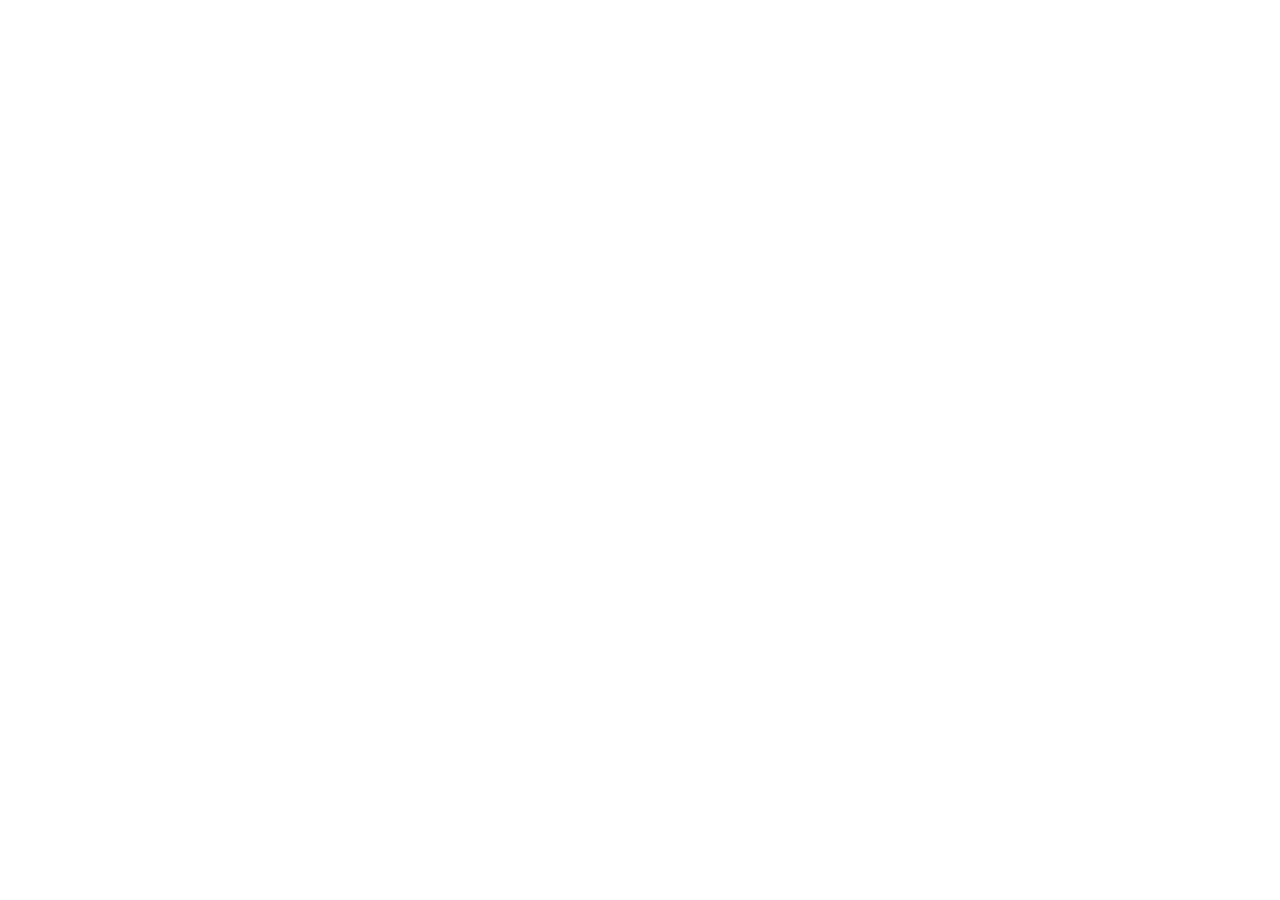
==== Omnifood_project/index.html @ b3ec942c "Adding omnifood project" ====
<!doctype html>
<html lang="en">
  <head>
    <meta charset="UTF-8" />
    <meta name="viewport" content="width=device-width, initial-scale=1.0" />
    <title>Omnifood Project</title>
    <link rel="stylesheet" href="style.css" />
  </head>
  <body></body>
</html>
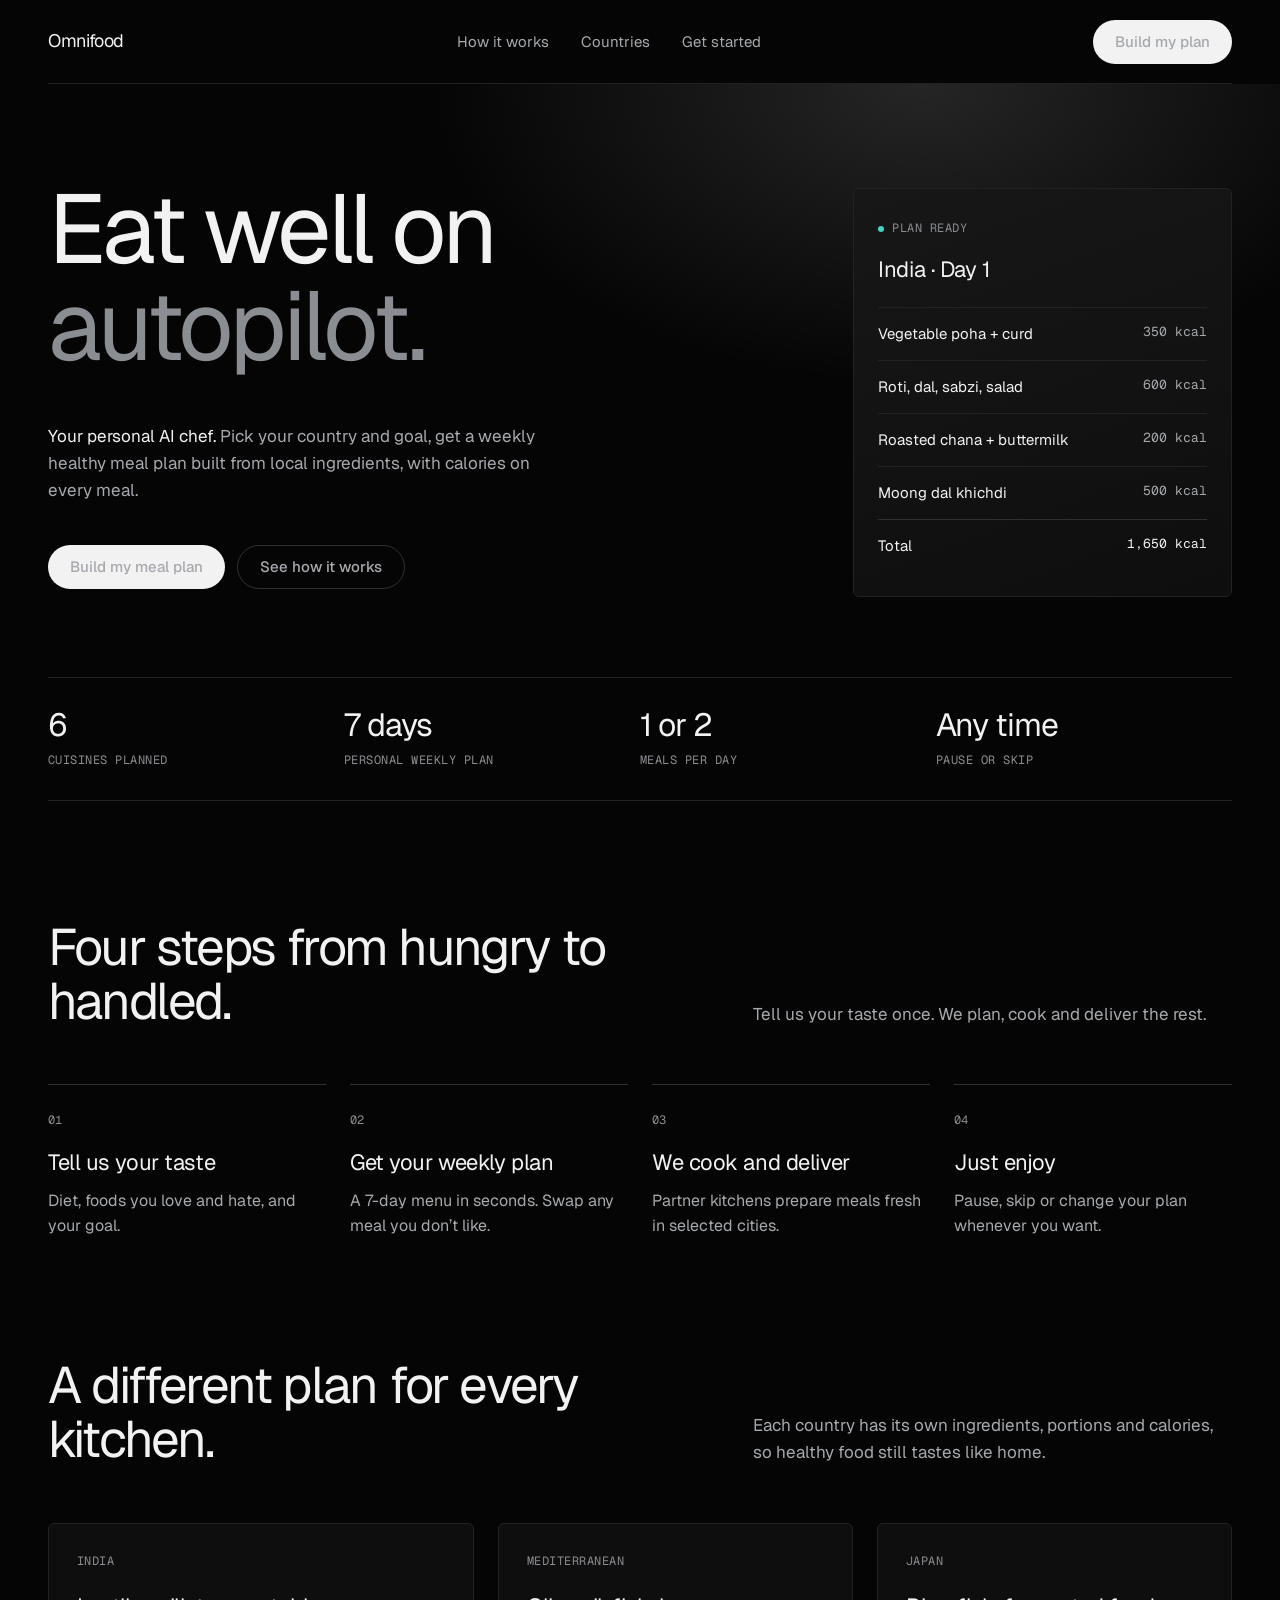
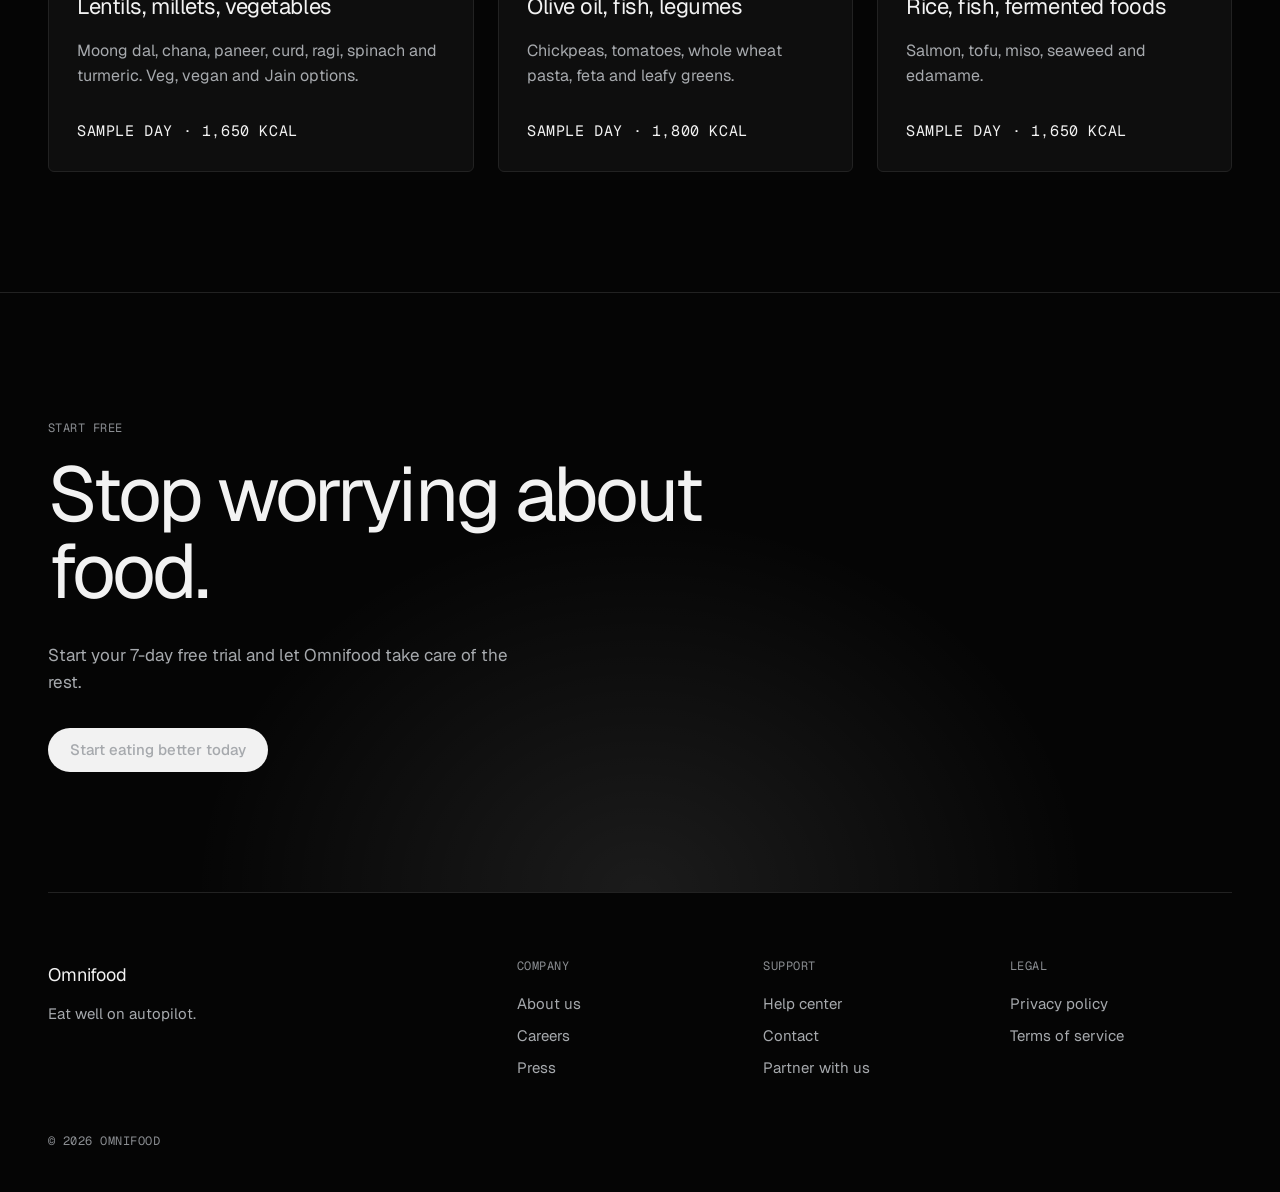
==== commit 0b5f5256: "Revamp index.html with new styles and structure Updated the HTML structure, added styles, and improv" ====
--- a/Omnifood_project/index.html
+++ b/Omnifood_project/index.html
@@ -1,10 +1,132 @@
 <!doctype html>
 <html lang="en">
-  <head>
-    <meta charset="UTF-8" />
-    <meta name="viewport" content="width=device-width, initial-scale=1.0" />
-    <title>Omnifood Project</title>
-    <link rel="stylesheet" href="style.css" />
-  </head>
-  <body></body>
+<head>
+<meta charset="utf-8">
+<meta name="viewport" content="width=device-width, initial-scale=1">
+<title>Omnifood</title>
+<link rel="preconnect" href="https://fonts.googleapis.com">
+<link href="https://fonts.googleapis.com/css2?family=Geist:wght@300;400;500&family=Geist+Mono:wght@400;500&display=swap" rel="stylesheet">
+<style>
+body{margin:0;background:#050505}
+.pp{background:#050505;color:#a6a9ad;font-family:"Geist","Helvetica Neue",Arial,sans-serif;font-size:17px;line-height:1.6}
+.pp *{box-sizing:border-box}
+.pp a{color:inherit;text-decoration:none}
+.wrap{max-width:1360px;margin:0 auto;padding:0 48px}
+.mono{font-family:"Geist Mono",Menlo,monospace;font-size:12px;letter-spacing:.04em;text-transform:uppercase;color:#8a8d91}
+.btn{display:inline-flex;align-items:center;height:44px;padding:0 22px;border-radius:999px;font-size:15px;font-weight:500;transition:background 120ms ease-out,border-color 120ms ease-out}
+.btn:focus-visible,.nav a:focus-visible{outline:2px solid #f2f2f2;outline-offset:3px}
+.btn-p{background:#f2f2f2;color:#0a0a0a}.btn-p:hover{background:#fff}
+.btn-s{border:1px solid #303030;color:#f2f2f2}.btn-s:hover{border-color:#a6a9ad}
+.nav{display:flex;align-items:center;justify-content:space-between;height:84px;border-bottom:1px solid #222}
+.nav-links{display:flex;gap:32px;font-size:15px}
+.nav-links a:hover{color:#f2f2f2}
+.hero{position:relative;background:radial-gradient(ellipse 55% 60% at 72% 0%,rgba(255,255,255,.13),rgba(255,255,255,0) 70%)}
+.hero-grid{display:grid;grid-template-columns:repeat(12,1fr);column-gap:24px;padding:96px 0 80px;align-items:start}
+.h1{grid-column:1/9;margin:0;font-weight:400;font-size:clamp(44px,7.6vw,104px);line-height:1;letter-spacing:-.04em;color:#f2f2f2}
+.h1 span{color:#8a8d91}
+.lede{grid-column:1/7;margin:40px 0 32px;max-width:520px}
+.lede b{color:#f2f2f2;font-weight:400}
+.cta-row{grid-column:1/8;display:flex;gap:12px;flex-wrap:wrap}
+.obj{grid-column:9/13;grid-row:1/4;background:linear-gradient(160deg,#171717,#0e0e0e);border:1px solid #222;border-radius:6px;padding:24px;margin-top:8px}
+.row{display:flex;justify-content:space-between;gap:16px;padding:14px 0;border-top:1px solid #222;color:#f2f2f2;font-size:15px}
+.row span:last-child{font-family:"Geist Mono",Menlo,monospace;font-size:13px;color:#a6a9ad;white-space:nowrap}
+.live{display:inline-flex;align-items:center;gap:8px}
+.live i{width:6px;height:6px;border-radius:50%;background:#3fd6c6;display:inline-block}
+.facts{display:grid;grid-template-columns:repeat(4,1fr);border-top:1px solid #222;border-bottom:1px solid #222}
+.facts div{padding:28px 24px 28px 0}
+.facts b{display:block;font-weight:400;font-size:32px;letter-spacing:-.03em;color:#f2f2f2;line-height:1.2}
+.sec{padding:120px 0 0}
+.sec-head{display:grid;grid-template-columns:repeat(12,1fr);column-gap:24px;margin-bottom:56px}
+.h2{grid-column:1/7;margin:0;font-weight:400;font-size:clamp(32px,4vw,56px);line-height:1.05;letter-spacing:-.035em;color:#f2f2f2}
+.sec-head p{grid-column:8/13;margin:0;align-self:end}
+.steps{display:grid;grid-template-columns:repeat(4,1fr);gap:24px}
+.step{border-top:1px solid #303030;padding-top:20px}
+.step h3,.country h3{margin:12px 0 8px;font-weight:400;font-size:22px;letter-spacing:-.02em;color:#f2f2f2}
+.step p,.country p{margin:0;font-size:16px}
+.countries{display:grid;grid-template-columns:1.2fr 1fr 1fr;gap:24px}
+.country{background:#0e0e0e;border:1px solid #222;border-radius:6px;padding:28px;display:flex;flex-direction:column;gap:6px}
+.kcal{margin-top:auto;padding-top:24px;color:#f2f2f2;font-size:15px}
+.closing{margin-top:120px;position:relative;background:radial-gradient(ellipse 50% 90% at 50% 100%,rgba(255,255,255,.09),rgba(255,255,255,0) 70%);border-top:1px solid #222;padding:120px 0}
+.h2c{margin:0 0 32px;max-width:820px;font-weight:400;font-size:clamp(40px,6vw,88px);line-height:1;letter-spacing:-.04em;color:#f2f2f2}
+.foot{border-top:1px solid #222;padding:64px 0 48px;display:grid;grid-template-columns:2fr 1fr 1fr 1fr;gap:24px}
+.foot a{display:block;padding:4px 0;font-size:15px}.foot a:hover{color:#f2f2f2}
+.foot .mono{margin-bottom:12px}
+@media(max-width:1180px){.wrap{padding:0 32px}.h1,.lede,.cta-row{grid-column:1/13}.obj{grid-column:1/13;grid-row:auto;margin-top:56px;max-width:520px}.sec-head p{grid-column:1/13;margin-top:20px}.h2{grid-column:1/13}}
+@media(max-width:900px){.facts,.steps{grid-template-columns:1fr 1fr}.countries{grid-template-columns:1fr}.foot{grid-template-columns:1fr 1fr}}
+@media(max-width:560px){.wrap{padding:0 20px}.nav-links{display:none}.facts,.steps,.foot{grid-template-columns:1fr}.hero-grid{padding:64px 0 56px}.sec{padding-top:80px}.closing{padding:80px 0}}
+</style>
+</head>
+<body>
+<div class="pp">
+<div class="wrap">
+<nav class="nav" aria-label="Main">
+<a href="#top" style="font-size:18px;color:#f2f2f2;letter-spacing:-.02em">Omnifood</a>
+<div class="nav-links"><a href="#how">How it works</a><a href="#countries">Countries</a><a href="#start">Get started</a></div>
+<a class="btn btn-p" href="#start">Build my plan</a>
+</nav>
+</div>
+
+<header class="hero" id="top">
+<div class="wrap">
+<div class="hero-grid">
+<h1 class="h1">Eat well on <span>autopilot.</span></h1>
+<p class="lede"><b>Your personal AI chef.</b> Pick your country and goal, get a weekly healthy meal plan built from local ingredients, with calories on every meal.</p>
+<div class="cta-row"><a class="btn btn-p" href="#start">Build my meal plan</a><a class="btn btn-s" href="#how">See how it works</a></div>
+<aside class="obj" aria-label="Sample meal plan">
+<div class="mono live"><i></i>Plan ready</div>
+<div style="color:#f2f2f2;font-size:22px;letter-spacing:-.02em;margin:12px 0 20px">India · Day 1</div>
+<div class="row"><span>Vegetable poha + curd</span><span>350 kcal</span></div>
+<div class="row"><span>Roti, dal, sabzi, salad</span><span>600 kcal</span></div>
+<div class="row"><span>Roasted chana + buttermilk</span><span>200 kcal</span></div>
+<div class="row"><span>Moong dal khichdi</span><span>500 kcal</span></div>
+<div class="row" style="border-top:1px solid #303030"><span>Total</span><span style="color:#f2f2f2">1,650 kcal</span></div>
+</aside>
+</div>
+<div class="facts">
+<div><b>6</b><span class="mono">Cuisines planned</span></div>
+<div><b>7 days</b><span class="mono">Personal weekly plan</span></div>
+<div><b>1 or 2</b><span class="mono">Meals per day</span></div>
+<div><b>Any time</b><span class="mono">Pause or skip</span></div>
+</div>
+</div>
+</header>
+
+<main>
+<section class="sec" id="how"><div class="wrap">
+<div class="sec-head"><h2 class="h2">Four steps from hungry to handled.</h2><p>Tell us your taste once. We plan, cook and deliver the rest.</p></div>
+<div class="steps">
+<div class="step"><span class="mono">01</span><h3>Tell us your taste</h3><p>Diet, foods you love and hate, and your goal.</p></div>
+<div class="step"><span class="mono">02</span><h3>Get your weekly plan</h3><p>A 7-day menu in seconds. Swap any meal you don’t like.</p></div>
+<div class="step"><span class="mono">03</span><h3>We cook and deliver</h3><p>Partner kitchens prepare meals fresh in selected cities.</p></div>
+<div class="step"><span class="mono">04</span><h3>Just enjoy</h3><p>Pause, skip or change your plan whenever you want.</p></div>
+</div>
+</div></section>
+
+<section class="sec" id="countries"><div class="wrap">
+<div class="sec-head"><h2 class="h2">A different plan for every kitchen.</h2><p>Each country has its own ingredients, portions and calories, so healthy food still tastes like home.</p></div>
+<div class="countries">
+<article class="country"><span class="mono">India</span><h3>Lentils, millets, vegetables</h3><p>Moong dal, chana, paneer, curd, ragi, spinach and turmeric. Veg, vegan and Jain options.</p><div class="kcal mono">Sample day · 1,650 kcal</div></article>
+<article class="country"><span class="mono">Mediterranean</span><h3>Olive oil, fish, legumes</h3><p>Chickpeas, tomatoes, whole wheat pasta, feta and leafy greens.</p><div class="kcal mono">Sample day · 1,800 kcal</div></article>
+<article class="country"><span class="mono">Japan</span><h3>Rice, fish, fermented foods</h3><p>Salmon, tofu, miso, seaweed and edamame.</p><div class="kcal mono">Sample day · 1,650 kcal</div></article>
+</div>
+</div></section>
+</main>
+
+<section class="closing" id="start"><div class="wrap">
+<span class="mono">Start free</span>
+<h2 class="h2c" style="margin-top:16px">Stop worrying about food.</h2>
+<p style="max-width:480px;margin:0 0 32px">Start your 7-day free trial and let Omnifood take care of the rest.</p>
+<a class="btn btn-p" href="#top">Start eating better today</a>
+</div></section>
+
+<footer class="wrap"><div class="foot">
+<div><a href="#top" style="font-size:18px;color:#f2f2f2">Omnifood</a><p style="margin:8px 0 0;max-width:260px;font-size:15px">Eat well on autopilot.</p></div>
+<div><div class="mono">Company</div><a href="#top">About us</a><a href="#top">Careers</a><a href="#top">Press</a></div>
+<div><div class="mono">Support</div><a href="#top">Help center</a><a href="#top">Contact</a><a href="#top">Partner with us</a></div>
+<div><div class="mono">Legal</div><a href="#top">Privacy policy</a><a href="#top">Terms of service</a></div>
+</div>
+<div class="mono" style="padding-bottom:40px">© 2026 Omnifood</div>
+</footer>
+</div>
+</body>
 </html>
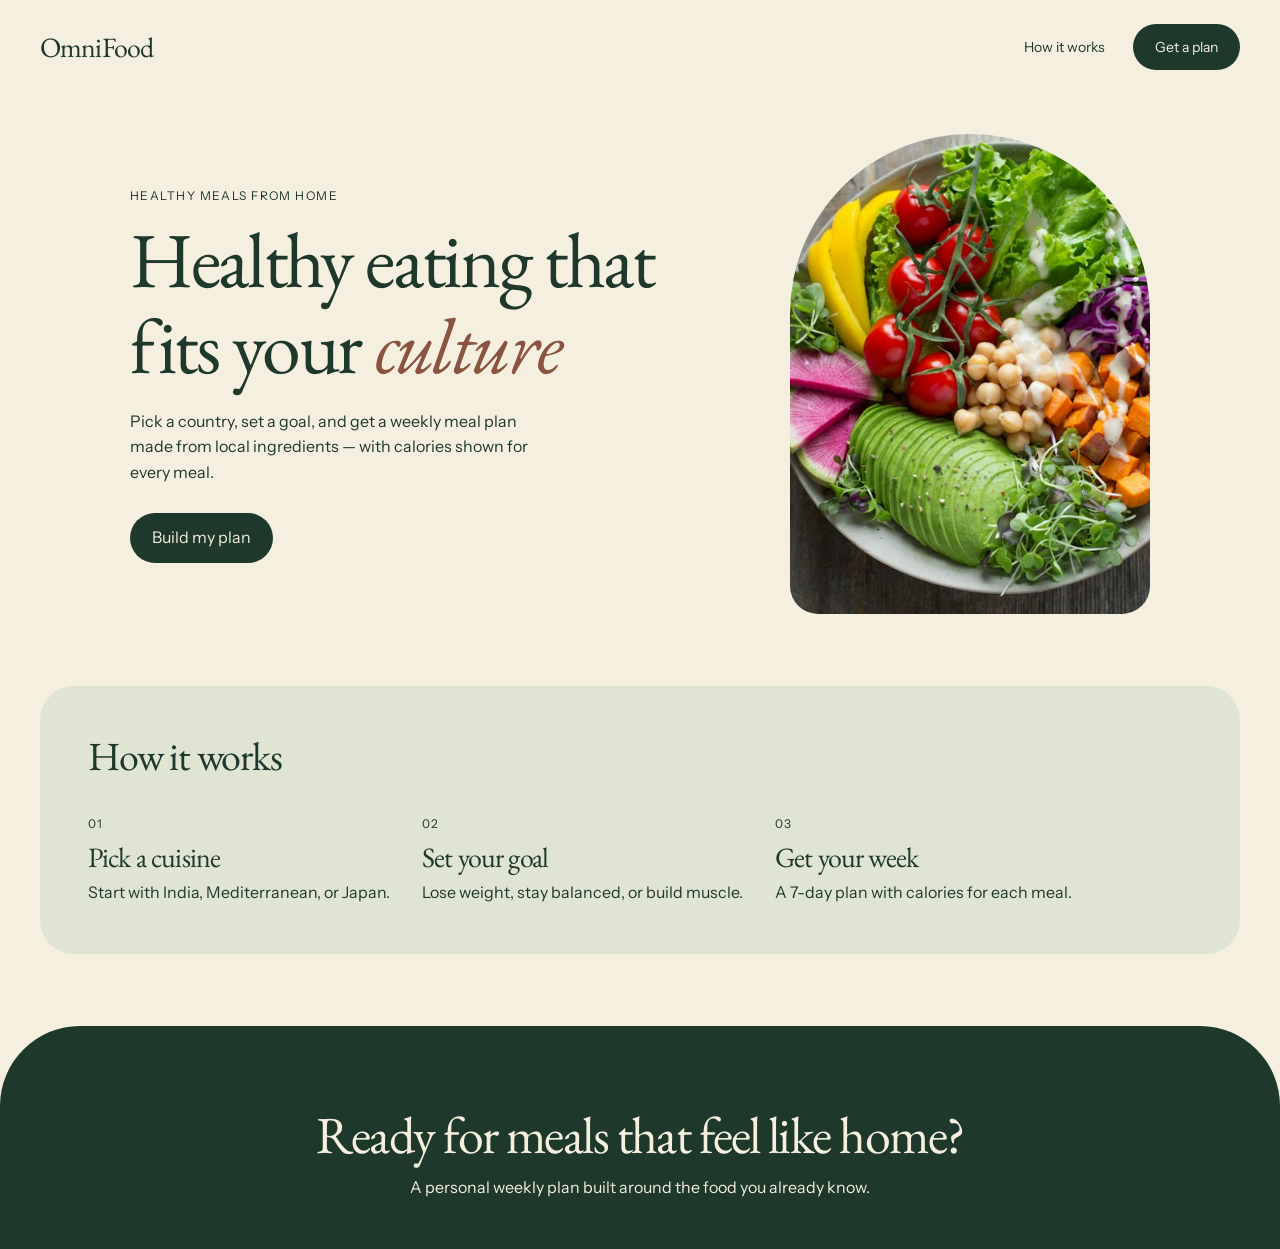
==== commit 6153bdaa: "Updated design and code for project" ====
--- a/Omnifood_project/index.html
+++ b/Omnifood_project/index.html
@@ -1,132 +1,69 @@
 <!doctype html>
 <html lang="en">
-<head>
-<meta charset="utf-8">
-<meta name="viewport" content="width=device-width, initial-scale=1">
-<title>Omnifood</title>
-<link rel="preconnect" href="https://fonts.googleapis.com">
-<link href="https://fonts.googleapis.com/css2?family=Geist:wght@300;400;500&family=Geist+Mono:wght@400;500&display=swap" rel="stylesheet">
-<style>
-body{margin:0;background:#050505}
-.pp{background:#050505;color:#a6a9ad;font-family:"Geist","Helvetica Neue",Arial,sans-serif;font-size:17px;line-height:1.6}
-.pp *{box-sizing:border-box}
-.pp a{color:inherit;text-decoration:none}
-.wrap{max-width:1360px;margin:0 auto;padding:0 48px}
-.mono{font-family:"Geist Mono",Menlo,monospace;font-size:12px;letter-spacing:.04em;text-transform:uppercase;color:#8a8d91}
-.btn{display:inline-flex;align-items:center;height:44px;padding:0 22px;border-radius:999px;font-size:15px;font-weight:500;transition:background 120ms ease-out,border-color 120ms ease-out}
-.btn:focus-visible,.nav a:focus-visible{outline:2px solid #f2f2f2;outline-offset:3px}
-.btn-p{background:#f2f2f2;color:#0a0a0a}.btn-p:hover{background:#fff}
-.btn-s{border:1px solid #303030;color:#f2f2f2}.btn-s:hover{border-color:#a6a9ad}
-.nav{display:flex;align-items:center;justify-content:space-between;height:84px;border-bottom:1px solid #222}
-.nav-links{display:flex;gap:32px;font-size:15px}
-.nav-links a:hover{color:#f2f2f2}
-.hero{position:relative;background:radial-gradient(ellipse 55% 60% at 72% 0%,rgba(255,255,255,.13),rgba(255,255,255,0) 70%)}
-.hero-grid{display:grid;grid-template-columns:repeat(12,1fr);column-gap:24px;padding:96px 0 80px;align-items:start}
-.h1{grid-column:1/9;margin:0;font-weight:400;font-size:clamp(44px,7.6vw,104px);line-height:1;letter-spacing:-.04em;color:#f2f2f2}
-.h1 span{color:#8a8d91}
-.lede{grid-column:1/7;margin:40px 0 32px;max-width:520px}
-.lede b{color:#f2f2f2;font-weight:400}
-.cta-row{grid-column:1/8;display:flex;gap:12px;flex-wrap:wrap}
-.obj{grid-column:9/13;grid-row:1/4;background:linear-gradient(160deg,#171717,#0e0e0e);border:1px solid #222;border-radius:6px;padding:24px;margin-top:8px}
-.row{display:flex;justify-content:space-between;gap:16px;padding:14px 0;border-top:1px solid #222;color:#f2f2f2;font-size:15px}
-.row span:last-child{font-family:"Geist Mono",Menlo,monospace;font-size:13px;color:#a6a9ad;white-space:nowrap}
-.live{display:inline-flex;align-items:center;gap:8px}
-.live i{width:6px;height:6px;border-radius:50%;background:#3fd6c6;display:inline-block}
-.facts{display:grid;grid-template-columns:repeat(4,1fr);border-top:1px solid #222;border-bottom:1px solid #222}
-.facts div{padding:28px 24px 28px 0}
-.facts b{display:block;font-weight:400;font-size:32px;letter-spacing:-.03em;color:#f2f2f2;line-height:1.2}
-.sec{padding:120px 0 0}
-.sec-head{display:grid;grid-template-columns:repeat(12,1fr);column-gap:24px;margin-bottom:56px}
-.h2{grid-column:1/7;margin:0;font-weight:400;font-size:clamp(32px,4vw,56px);line-height:1.05;letter-spacing:-.035em;color:#f2f2f2}
-.sec-head p{grid-column:8/13;margin:0;align-self:end}
-.steps{display:grid;grid-template-columns:repeat(4,1fr);gap:24px}
-.step{border-top:1px solid #303030;padding-top:20px}
-.step h3,.country h3{margin:12px 0 8px;font-weight:400;font-size:22px;letter-spacing:-.02em;color:#f2f2f2}
-.step p,.country p{margin:0;font-size:16px}
-.countries{display:grid;grid-template-columns:1.2fr 1fr 1fr;gap:24px}
-.country{background:#0e0e0e;border:1px solid #222;border-radius:6px;padding:28px;display:flex;flex-direction:column;gap:6px}
-.kcal{margin-top:auto;padding-top:24px;color:#f2f2f2;font-size:15px}
-.closing{margin-top:120px;position:relative;background:radial-gradient(ellipse 50% 90% at 50% 100%,rgba(255,255,255,.09),rgba(255,255,255,0) 70%);border-top:1px solid #222;padding:120px 0}
-.h2c{margin:0 0 32px;max-width:820px;font-weight:400;font-size:clamp(40px,6vw,88px);line-height:1;letter-spacing:-.04em;color:#f2f2f2}
-.foot{border-top:1px solid #222;padding:64px 0 48px;display:grid;grid-template-columns:2fr 1fr 1fr 1fr;gap:24px}
-.foot a{display:block;padding:4px 0;font-size:15px}.foot a:hover{color:#f2f2f2}
-.foot .mono{margin-bottom:12px}
-@media(max-width:1180px){.wrap{padding:0 32px}.h1,.lede,.cta-row{grid-column:1/13}.obj{grid-column:1/13;grid-row:auto;margin-top:56px;max-width:520px}.sec-head p{grid-column:1/13;margin-top:20px}.h2{grid-column:1/13}}
-@media(max-width:900px){.facts,.steps{grid-template-columns:1fr 1fr}.countries{grid-template-columns:1fr}.foot{grid-template-columns:1fr 1fr}}
-@media(max-width:560px){.wrap{padding:0 20px}.nav-links{display:none}.facts,.steps,.foot{grid-template-columns:1fr}.hero-grid{padding:64px 0 56px}.sec{padding-top:80px}.closing{padding:80px 0}}
-</style>
-</head>
-<body>
-<div class="pp">
-<div class="wrap">
-<nav class="nav" aria-label="Main">
-<a href="#top" style="font-size:18px;color:#f2f2f2;letter-spacing:-.02em">Omnifood</a>
-<div class="nav-links"><a href="#how">How it works</a><a href="#countries">Countries</a><a href="#start">Get started</a></div>
-<a class="btn btn-p" href="#start">Build my plan</a>
-</nav>
-</div>
+  <head>
+    <meta charset="UTF-8" />
+    <meta name="viewport" content="width=device-width, initial-scale=1.0" />
+    <title>OmniFood</title>
+    <link rel="preconnect" href="https://fonts.googleapis.com" />
+    <link rel="preconnect" href="https://fonts.gstatic.com" crossorigin />
+    <link
+      href="https://fonts.googleapis.com/css2?family=EB+Garamond:ital,wght@0,400;1,400&family=Instrument+Sans:wght@400;500&display=swap"
+      rel="stylesheet"
+    />
+    <link rel="stylesheet" href="style.css" />
+  </head>
+  <body>
+    <header class="header">
+      <p class="logo">OmniFood</p>
+      <nav class="nav">
+        <a href="#how">How it works</a>
+        <a class="btn" href="#start">Get a plan</a>
+      </nav>
+    </header>
 
-<header class="hero" id="top">
-<div class="wrap">
-<div class="hero-grid">
-<h1 class="h1">Eat well on <span>autopilot.</span></h1>
-<p class="lede"><b>Your personal AI chef.</b> Pick your country and goal, get a weekly healthy meal plan built from local ingredients, with calories on every meal.</p>
-<div class="cta-row"><a class="btn btn-p" href="#start">Build my meal plan</a><a class="btn btn-s" href="#how">See how it works</a></div>
-<aside class="obj" aria-label="Sample meal plan">
-<div class="mono live"><i></i>Plan ready</div>
-<div style="color:#f2f2f2;font-size:22px;letter-spacing:-.02em;margin:12px 0 20px">India · Day 1</div>
-<div class="row"><span>Vegetable poha + curd</span><span>350 kcal</span></div>
-<div class="row"><span>Roti, dal, sabzi, salad</span><span>600 kcal</span></div>
-<div class="row"><span>Roasted chana + buttermilk</span><span>200 kcal</span></div>
-<div class="row"><span>Moong dal khichdi</span><span>500 kcal</span></div>
-<div class="row" style="border-top:1px solid #303030"><span>Total</span><span style="color:#f2f2f2">1,650 kcal</span></div>
-</aside>
-</div>
-<div class="facts">
-<div><b>6</b><span class="mono">Cuisines planned</span></div>
-<div><b>7 days</b><span class="mono">Personal weekly plan</span></div>
-<div><b>1 or 2</b><span class="mono">Meals per day</span></div>
-<div><b>Any time</b><span class="mono">Pause or skip</span></div>
-</div>
-</div>
-</header>
+    <section class="hero">
+      <div class="hero-text">
+        <p class="label">Healthy meals from home</p>
+        <h1>Healthy eating that fits your <em>culture</em></h1>
+        <p class="lead">
+          Pick a country, set a goal, and get a weekly meal plan made from local
+          ingredients — with calories shown for every meal.
+        </p>
+        <a class="btn" href="#start">Build my plan</a>
+      </div>
+      <img
+        class="hero-img"
+        src="../img/food.jpg"
+        width="420"
+        height="560"
+        alt="Bowl of fresh vegetables, herbs, and salad"
+      />
+    </section>
 
-<main>
-<section class="sec" id="how"><div class="wrap">
-<div class="sec-head"><h2 class="h2">Four steps from hungry to handled.</h2><p>Tell us your taste once. We plan, cook and deliver the rest.</p></div>
-<div class="steps">
-<div class="step"><span class="mono">01</span><h3>Tell us your taste</h3><p>Diet, foods you love and hate, and your goal.</p></div>
-<div class="step"><span class="mono">02</span><h3>Get your weekly plan</h3><p>A 7-day menu in seconds. Swap any meal you don’t like.</p></div>
-<div class="step"><span class="mono">03</span><h3>We cook and deliver</h3><p>Partner kitchens prepare meals fresh in selected cities.</p></div>
-<div class="step"><span class="mono">04</span><h3>Just enjoy</h3><p>Pause, skip or change your plan whenever you want.</p></div>
-</div>
-</div></section>
+    <section class="panel" id="how">
+      <h2>How it works</h2>
+      <div class="steps">
+        <div>
+          <p class="label">01</p>
+          <h3>Pick a cuisine</h3>
+          <p>Start with India, Mediterranean, or Japan.</p>
+        </div>
+        <div>
+          <p class="label">02</p>
+          <h3>Set your goal</h3>
+          <p>Lose weight, stay balanced, or build muscle.</p>
+        </div>
+        <div>
+          <p class="label">03</p>
+          <h3>Get your week</h3>
+          <p>A 7-day plan with calories for each meal.</p>
+        </div>
+      </div>
+    </section>
 
-<section class="sec" id="countries"><div class="wrap">
-<div class="sec-head"><h2 class="h2">A different plan for every kitchen.</h2><p>Each country has its own ingredients, portions and calories, so healthy food still tastes like home.</p></div>
-<div class="countries">
-<article class="country"><span class="mono">India</span><h3>Lentils, millets, vegetables</h3><p>Moong dal, chana, paneer, curd, ragi, spinach and turmeric. Veg, vegan and Jain options.</p><div class="kcal mono">Sample day · 1,650 kcal</div></article>
-<article class="country"><span class="mono">Mediterranean</span><h3>Olive oil, fish, legumes</h3><p>Chickpeas, tomatoes, whole wheat pasta, feta and leafy greens.</p><div class="kcal mono">Sample day · 1,800 kcal</div></article>
-<article class="country"><span class="mono">Japan</span><h3>Rice, fish, fermented foods</h3><p>Salmon, tofu, miso, seaweed and edamame.</p><div class="kcal mono">Sample day · 1,650 kcal</div></article>
-</div>
-</div></section>
-</main>
-
-<section class="closing" id="start"><div class="wrap">
-<span class="mono">Start free</span>
-<h2 class="h2c" style="margin-top:16px">Stop worrying about food.</h2>
-<p style="max-width:480px;margin:0 0 32px">Start your 7-day free trial and let Omnifood take care of the rest.</p>
-<a class="btn btn-p" href="#top">Start eating better today</a>
-</div></section>
-
-<footer class="wrap"><div class="foot">
-<div><a href="#top" style="font-size:18px;color:#f2f2f2">Omnifood</a><p style="margin:8px 0 0;max-width:260px;font-size:15px">Eat well on autopilot.</p></div>
-<div><div class="mono">Company</div><a href="#top">About us</a><a href="#top">Careers</a><a href="#top">Press</a></div>
-<div><div class="mono">Support</div><a href="#top">Help center</a><a href="#top">Contact</a><a href="#top">Partner with us</a></div>
-<div><div class="mono">Legal</div><a href="#top">Privacy policy</a><a href="#top">Terms of service</a></div>
-</div>
-<div class="mono" style="padding-bottom:40px">© 2026 Omnifood</div>
-</footer>
-</div>
-</body>
+    <footer class="footer" id="start">
+      <h2>Ready for meals that feel like home?</h2>
+      <p>A personal weekly plan built around the food you already know.</p>
+    </footer>
+  </body>
 </html>
--- a/Omnifood_project/style.css
+++ b/Omnifood_project/style.css
@@ -0,0 +1,252 @@
+:root {
+  --dp-color-ground: #f5efdf;
+  --dp-color-ink: #1e382c;
+  --dp-color-panel: #e0e5d3;
+  --dp-color-warm-field: #e6cbb8;
+  --dp-color-accent: #895440;
+  --dp-color-rule: #d4d0bd;
+
+  --dp-typography-display: "Botanical Garamond", "EB Garamond", Georgia, serif;
+  --dp-typography-reading:
+    "Botanical Instrument", "Instrument Sans", sans-serif;
+}
+
+* {
+  box-sizing: border-box;
+}
+
+body {
+  margin: 0;
+  background: var(--dp-color-ground);
+  color: var(--dp-color-ink);
+  font-family: var(--dp-typography-reading);
+  font-size: 16px;
+  line-height: 1.6;
+}
+
+h1,
+h2,
+h3,
+.logo {
+  font-family: var(--dp-typography-display);
+  font-weight: 400;
+  letter-spacing: -0.03em;
+  line-height: 1.1;
+}
+
+a {
+  color: var(--dp-color-ink);
+}
+
+a:focus-visible {
+  outline: 2px solid var(--dp-color-accent);
+  outline-offset: 3px;
+}
+
+.header {
+  display: flex;
+  justify-content: space-between;
+  align-items: center;
+  padding: 24px 40px;
+}
+
+.logo {
+  margin: 0;
+  font-size: 28px;
+}
+
+.nav {
+  display: flex;
+  align-items: center;
+  gap: 28px;
+}
+
+.nav a {
+  font-size: 14px;
+  text-decoration: none;
+  position: relative;
+}
+
+.nav a:not(.btn)::after {
+  content: "";
+  position: absolute;
+  width: 0;
+  height: 2px;
+  bottom: -4px;
+  left: 0;
+  background-color: var(--dp-color-ink);
+  transition: width 0.3s ease;
+}
+
+.nav a:not(.btn):hover::after {
+  width: 100%;
+}
+
+.btn {
+  display: inline-block;
+  position: relative;
+  background: var(--dp-color-ink);
+  color: var(--dp-color-ground);
+  text-decoration: none;
+  padding: 12px 22px;
+  border-radius: 999px;
+  transition:
+    background 0.35s ease,
+    transform 0.35s ease;
+}
+
+.btn:hover {
+  background: var(--dp-color-accent);
+  transform: translateY(-2px);
+}
+
+.hero {
+  display: flex;
+  align-items: center;
+  gap: 48px;
+  padding: 40px 40px 72px;
+  max-width: 1100px;
+  margin: 0 auto;
+}
+
+.hero-text {
+  flex: 1;
+}
+
+.hero-text .btn::after {
+  content: "";
+  position: absolute;
+  width: 0;
+  height: 2px;
+  bottom: -4px;
+  left: 0;
+  background-color: var(--dp-color-ink);
+  transition: width 0.3s ease;
+}
+
+.hero-text .btn:hover::after {
+  width: 100%;
+}
+
+.label {
+  margin: 0 0 12px;
+  font-size: 12px;
+  letter-spacing: 0.12em;
+  text-transform: uppercase;
+}
+
+h1 {
+  margin: 0 0 20px;
+  font-size: clamp(48px, 7vw, 78px);
+}
+
+h1 em {
+  font-style: italic;
+  color: var(--dp-color-accent);
+}
+
+.lead {
+  max-width: 420px;
+  margin: 0 0 28px;
+}
+
+.hero-img {
+  width: 360px;
+  height: 480px;
+  object-fit: cover;
+  border-radius: 180px 180px 28px 28px;
+  flex-shrink: 0;
+  transition: transform 0.35s ease;
+}
+
+.hero-img:hover {
+  transform: scale(1.02);
+}
+
+.panel {
+  background: var(--dp-color-panel);
+  margin: 0 40px 72px;
+  padding: 48px;
+  border-radius: 34px;
+}
+
+.panel h2 {
+  margin: 0 0 36px;
+  font-size: 40px;
+}
+
+.steps {
+  display: flex;
+  gap: 32px;
+}
+
+.steps h3 {
+  margin: 8px 0;
+  font-size: 28px;
+}
+
+.steps p {
+  margin: 0;
+}
+
+.footer {
+  background: var(--dp-color-ink);
+  color: var(--dp-color-ground);
+  text-align: center;
+  padding: 80px 24px 48px;
+  border-radius: 80px 80px 0 0;
+}
+
+.footer h2 {
+  margin: 0 0 12px;
+  font-size: clamp(32px, 5vw, 52px);
+}
+
+.footer p {
+  margin: 0;
+}
+
+@media (max-width: 760px) {
+  .header,
+  .hero,
+  .panel {
+    padding-left: 20px;
+    padding-right: 20px;
+  }
+
+  .hero {
+    flex-direction: column;
+    align-items: flex-start;
+  }
+
+  .hero-img {
+    width: 100%;
+    height: 420px;
+  }
+
+  .steps {
+    flex-direction: column;
+  }
+
+  .panel {
+    margin-left: 20px;
+    margin-right: 20px;
+  }
+}
+
+@media (prefers-reduced-motion: reduce) {
+  .btn,
+  .hero-img {
+    transition: none;
+  }
+
+  .nav a::after,
+  .hero-text .btn::after {
+    transition: none;
+  }
+
+  .btn:hover,
+  .hero-img:hover {
+    transform: none;
+  }
+}
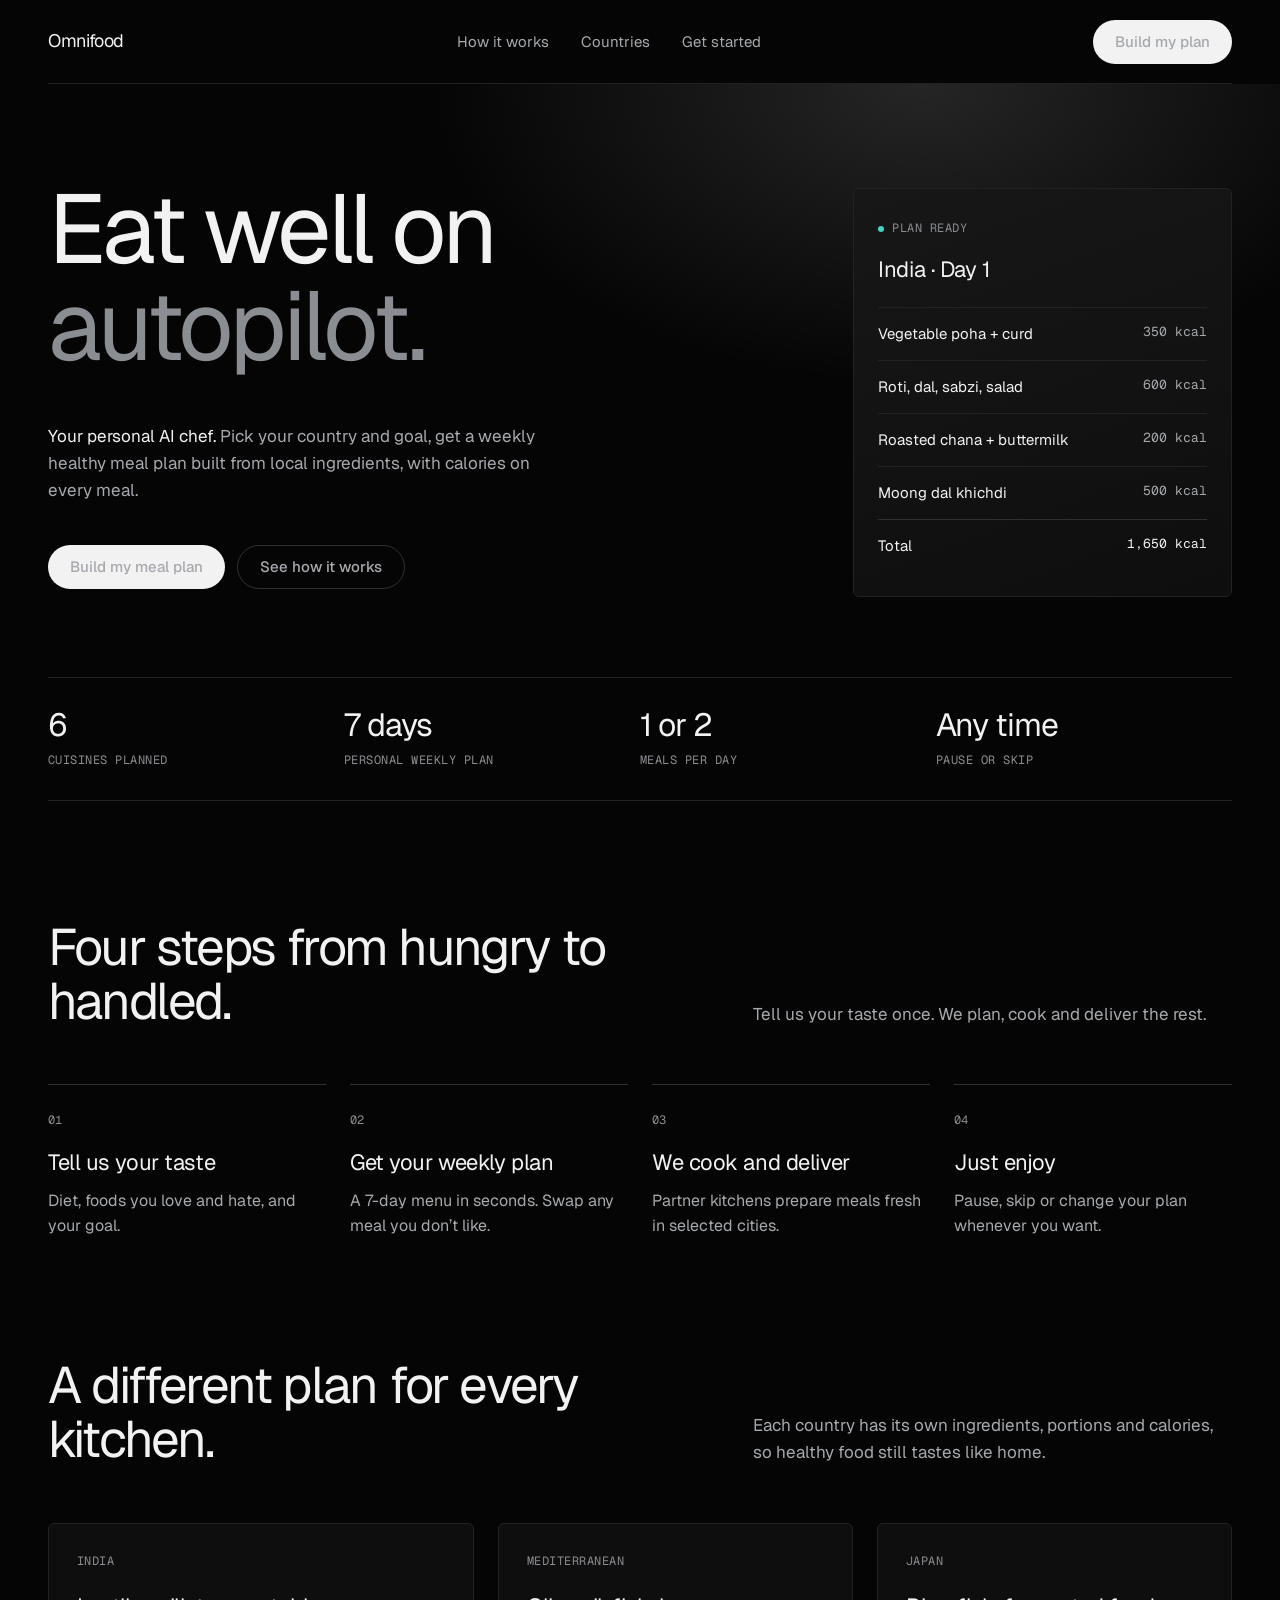
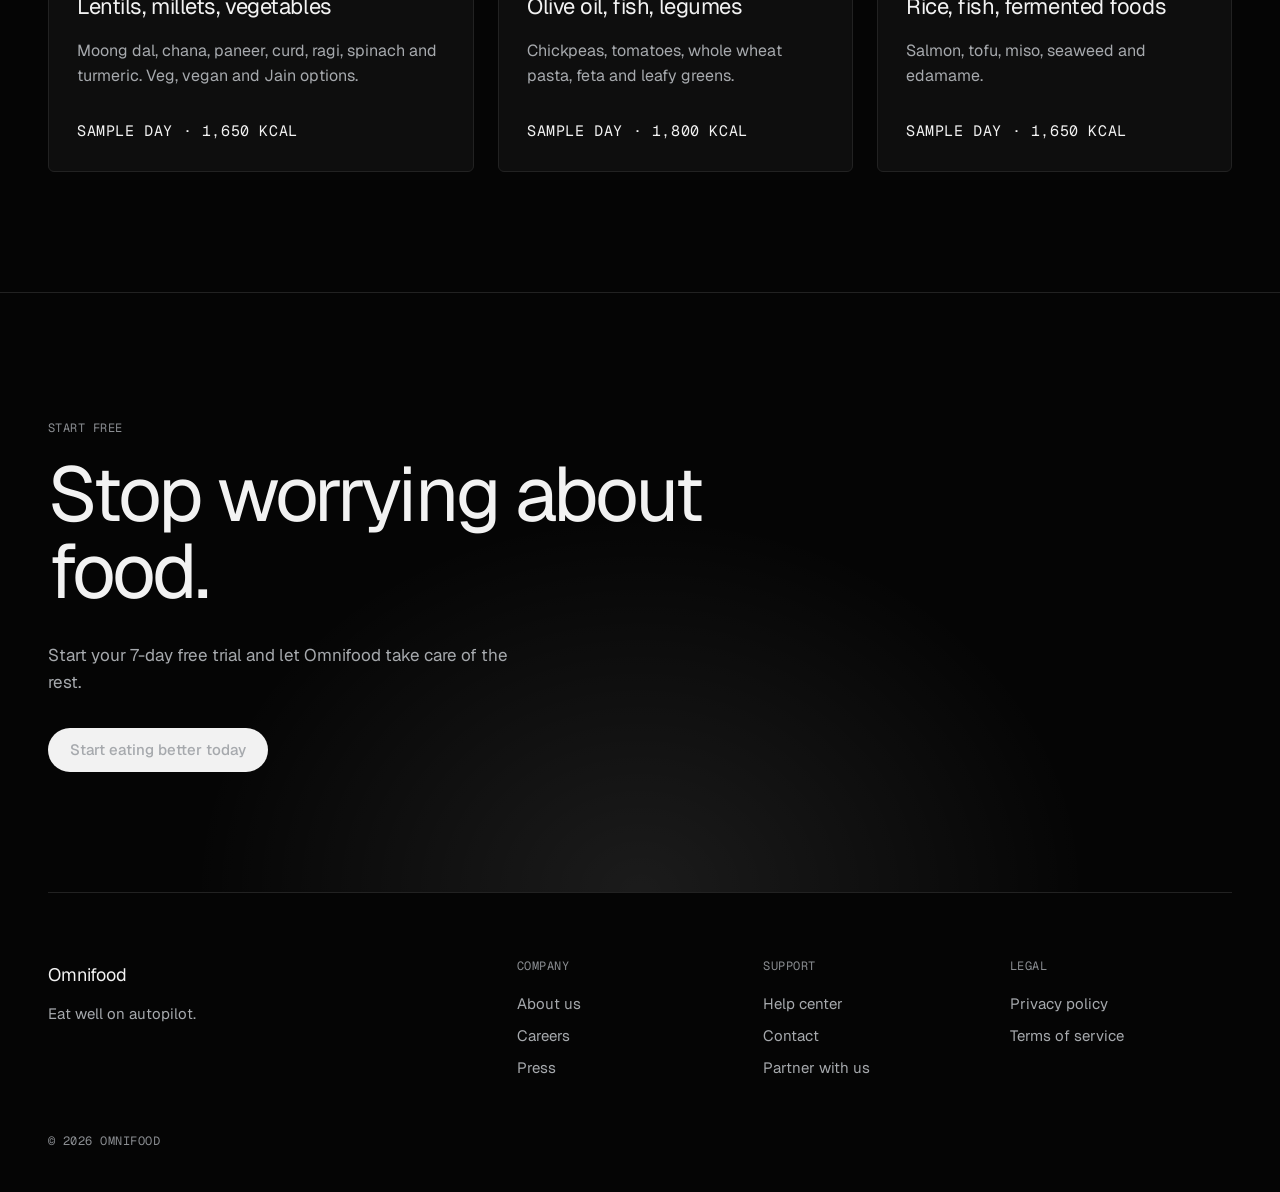
==== commit ea1aeb09: "Merge branch 'main' into work1" ====
--- a/Omnifood_project/index.html
+++ b/Omnifood_project/index.html
@@ -1,69 +1,132 @@
 <!doctype html>
 <html lang="en">
-  <head>
-    <meta charset="UTF-8" />
-    <meta name="viewport" content="width=device-width, initial-scale=1.0" />
-    <title>OmniFood</title>
-    <link rel="preconnect" href="https://fonts.googleapis.com" />
-    <link rel="preconnect" href="https://fonts.gstatic.com" crossorigin />
-    <link
-      href="https://fonts.googleapis.com/css2?family=EB+Garamond:ital,wght@0,400;1,400&family=Instrument+Sans:wght@400;500&display=swap"
-      rel="stylesheet"
-    />
-    <link rel="stylesheet" href="style.css" />
-  </head>
-  <body>
-    <header class="header">
-      <p class="logo">OmniFood</p>
-      <nav class="nav">
-        <a href="#how">How it works</a>
-        <a class="btn" href="#start">Get a plan</a>
-      </nav>
-    </header>
+<head>
+<meta charset="utf-8">
+<meta name="viewport" content="width=device-width, initial-scale=1">
+<title>Omnifood</title>
+<link rel="preconnect" href="https://fonts.googleapis.com">
+<link href="https://fonts.googleapis.com/css2?family=Geist:wght@300;400;500&family=Geist+Mono:wght@400;500&display=swap" rel="stylesheet">
+<style>
+body{margin:0;background:#050505}
+.pp{background:#050505;color:#a6a9ad;font-family:"Geist","Helvetica Neue",Arial,sans-serif;font-size:17px;line-height:1.6}
+.pp *{box-sizing:border-box}
+.pp a{color:inherit;text-decoration:none}
+.wrap{max-width:1360px;margin:0 auto;padding:0 48px}
+.mono{font-family:"Geist Mono",Menlo,monospace;font-size:12px;letter-spacing:.04em;text-transform:uppercase;color:#8a8d91}
+.btn{display:inline-flex;align-items:center;height:44px;padding:0 22px;border-radius:999px;font-size:15px;font-weight:500;transition:background 120ms ease-out,border-color 120ms ease-out}
+.btn:focus-visible,.nav a:focus-visible{outline:2px solid #f2f2f2;outline-offset:3px}
+.btn-p{background:#f2f2f2;color:#0a0a0a}.btn-p:hover{background:#fff}
+.btn-s{border:1px solid #303030;color:#f2f2f2}.btn-s:hover{border-color:#a6a9ad}
+.nav{display:flex;align-items:center;justify-content:space-between;height:84px;border-bottom:1px solid #222}
+.nav-links{display:flex;gap:32px;font-size:15px}
+.nav-links a:hover{color:#f2f2f2}
+.hero{position:relative;background:radial-gradient(ellipse 55% 60% at 72% 0%,rgba(255,255,255,.13),rgba(255,255,255,0) 70%)}
+.hero-grid{display:grid;grid-template-columns:repeat(12,1fr);column-gap:24px;padding:96px 0 80px;align-items:start}
+.h1{grid-column:1/9;margin:0;font-weight:400;font-size:clamp(44px,7.6vw,104px);line-height:1;letter-spacing:-.04em;color:#f2f2f2}
+.h1 span{color:#8a8d91}
+.lede{grid-column:1/7;margin:40px 0 32px;max-width:520px}
+.lede b{color:#f2f2f2;font-weight:400}
+.cta-row{grid-column:1/8;display:flex;gap:12px;flex-wrap:wrap}
+.obj{grid-column:9/13;grid-row:1/4;background:linear-gradient(160deg,#171717,#0e0e0e);border:1px solid #222;border-radius:6px;padding:24px;margin-top:8px}
+.row{display:flex;justify-content:space-between;gap:16px;padding:14px 0;border-top:1px solid #222;color:#f2f2f2;font-size:15px}
+.row span:last-child{font-family:"Geist Mono",Menlo,monospace;font-size:13px;color:#a6a9ad;white-space:nowrap}
+.live{display:inline-flex;align-items:center;gap:8px}
+.live i{width:6px;height:6px;border-radius:50%;background:#3fd6c6;display:inline-block}
+.facts{display:grid;grid-template-columns:repeat(4,1fr);border-top:1px solid #222;border-bottom:1px solid #222}
+.facts div{padding:28px 24px 28px 0}
+.facts b{display:block;font-weight:400;font-size:32px;letter-spacing:-.03em;color:#f2f2f2;line-height:1.2}
+.sec{padding:120px 0 0}
+.sec-head{display:grid;grid-template-columns:repeat(12,1fr);column-gap:24px;margin-bottom:56px}
+.h2{grid-column:1/7;margin:0;font-weight:400;font-size:clamp(32px,4vw,56px);line-height:1.05;letter-spacing:-.035em;color:#f2f2f2}
+.sec-head p{grid-column:8/13;margin:0;align-self:end}
+.steps{display:grid;grid-template-columns:repeat(4,1fr);gap:24px}
+.step{border-top:1px solid #303030;padding-top:20px}
+.step h3,.country h3{margin:12px 0 8px;font-weight:400;font-size:22px;letter-spacing:-.02em;color:#f2f2f2}
+.step p,.country p{margin:0;font-size:16px}
+.countries{display:grid;grid-template-columns:1.2fr 1fr 1fr;gap:24px}
+.country{background:#0e0e0e;border:1px solid #222;border-radius:6px;padding:28px;display:flex;flex-direction:column;gap:6px}
+.kcal{margin-top:auto;padding-top:24px;color:#f2f2f2;font-size:15px}
+.closing{margin-top:120px;position:relative;background:radial-gradient(ellipse 50% 90% at 50% 100%,rgba(255,255,255,.09),rgba(255,255,255,0) 70%);border-top:1px solid #222;padding:120px 0}
+.h2c{margin:0 0 32px;max-width:820px;font-weight:400;font-size:clamp(40px,6vw,88px);line-height:1;letter-spacing:-.04em;color:#f2f2f2}
+.foot{border-top:1px solid #222;padding:64px 0 48px;display:grid;grid-template-columns:2fr 1fr 1fr 1fr;gap:24px}
+.foot a{display:block;padding:4px 0;font-size:15px}.foot a:hover{color:#f2f2f2}
+.foot .mono{margin-bottom:12px}
+@media(max-width:1180px){.wrap{padding:0 32px}.h1,.lede,.cta-row{grid-column:1/13}.obj{grid-column:1/13;grid-row:auto;margin-top:56px;max-width:520px}.sec-head p{grid-column:1/13;margin-top:20px}.h2{grid-column:1/13}}
+@media(max-width:900px){.facts,.steps{grid-template-columns:1fr 1fr}.countries{grid-template-columns:1fr}.foot{grid-template-columns:1fr 1fr}}
+@media(max-width:560px){.wrap{padding:0 20px}.nav-links{display:none}.facts,.steps,.foot{grid-template-columns:1fr}.hero-grid{padding:64px 0 56px}.sec{padding-top:80px}.closing{padding:80px 0}}
+</style>
+</head>
+<body>
+<div class="pp">
+<div class="wrap">
+<nav class="nav" aria-label="Main">
+<a href="#top" style="font-size:18px;color:#f2f2f2;letter-spacing:-.02em">Omnifood</a>
+<div class="nav-links"><a href="#how">How it works</a><a href="#countries">Countries</a><a href="#start">Get started</a></div>
+<a class="btn btn-p" href="#start">Build my plan</a>
+</nav>
+</div>
 
-    <section class="hero">
-      <div class="hero-text">
-        <p class="label">Healthy meals from home</p>
-        <h1>Healthy eating that fits your <em>culture</em></h1>
-        <p class="lead">
-          Pick a country, set a goal, and get a weekly meal plan made from local
-          ingredients — with calories shown for every meal.
-        </p>
-        <a class="btn" href="#start">Build my plan</a>
-      </div>
-      <img
-        class="hero-img"
-        src="../img/food.jpg"
-        width="420"
-        height="560"
-        alt="Bowl of fresh vegetables, herbs, and salad"
-      />
-    </section>
+<header class="hero" id="top">
+<div class="wrap">
+<div class="hero-grid">
+<h1 class="h1">Eat well on <span>autopilot.</span></h1>
+<p class="lede"><b>Your personal AI chef.</b> Pick your country and goal, get a weekly healthy meal plan built from local ingredients, with calories on every meal.</p>
+<div class="cta-row"><a class="btn btn-p" href="#start">Build my meal plan</a><a class="btn btn-s" href="#how">See how it works</a></div>
+<aside class="obj" aria-label="Sample meal plan">
+<div class="mono live"><i></i>Plan ready</div>
+<div style="color:#f2f2f2;font-size:22px;letter-spacing:-.02em;margin:12px 0 20px">India · Day 1</div>
+<div class="row"><span>Vegetable poha + curd</span><span>350 kcal</span></div>
+<div class="row"><span>Roti, dal, sabzi, salad</span><span>600 kcal</span></div>
+<div class="row"><span>Roasted chana + buttermilk</span><span>200 kcal</span></div>
+<div class="row"><span>Moong dal khichdi</span><span>500 kcal</span></div>
+<div class="row" style="border-top:1px solid #303030"><span>Total</span><span style="color:#f2f2f2">1,650 kcal</span></div>
+</aside>
+</div>
+<div class="facts">
+<div><b>6</b><span class="mono">Cuisines planned</span></div>
+<div><b>7 days</b><span class="mono">Personal weekly plan</span></div>
+<div><b>1 or 2</b><span class="mono">Meals per day</span></div>
+<div><b>Any time</b><span class="mono">Pause or skip</span></div>
+</div>
+</div>
+</header>
 
-    <section class="panel" id="how">
-      <h2>How it works</h2>
-      <div class="steps">
-        <div>
-          <p class="label">01</p>
-          <h3>Pick a cuisine</h3>
-          <p>Start with India, Mediterranean, or Japan.</p>
-        </div>
-        <div>
-          <p class="label">02</p>
-          <h3>Set your goal</h3>
-          <p>Lose weight, stay balanced, or build muscle.</p>
-        </div>
-        <div>
-          <p class="label">03</p>
-          <h3>Get your week</h3>
-          <p>A 7-day plan with calories for each meal.</p>
-        </div>
-      </div>
-    </section>
+<main>
+<section class="sec" id="how"><div class="wrap">
+<div class="sec-head"><h2 class="h2">Four steps from hungry to handled.</h2><p>Tell us your taste once. We plan, cook and deliver the rest.</p></div>
+<div class="steps">
+<div class="step"><span class="mono">01</span><h3>Tell us your taste</h3><p>Diet, foods you love and hate, and your goal.</p></div>
+<div class="step"><span class="mono">02</span><h3>Get your weekly plan</h3><p>A 7-day menu in seconds. Swap any meal you don’t like.</p></div>
+<div class="step"><span class="mono">03</span><h3>We cook and deliver</h3><p>Partner kitchens prepare meals fresh in selected cities.</p></div>
+<div class="step"><span class="mono">04</span><h3>Just enjoy</h3><p>Pause, skip or change your plan whenever you want.</p></div>
+</div>
+</div></section>
 
-    <footer class="footer" id="start">
-      <h2>Ready for meals that feel like home?</h2>
-      <p>A personal weekly plan built around the food you already know.</p>
-    </footer>
-  </body>
+<section class="sec" id="countries"><div class="wrap">
+<div class="sec-head"><h2 class="h2">A different plan for every kitchen.</h2><p>Each country has its own ingredients, portions and calories, so healthy food still tastes like home.</p></div>
+<div class="countries">
+<article class="country"><span class="mono">India</span><h3>Lentils, millets, vegetables</h3><p>Moong dal, chana, paneer, curd, ragi, spinach and turmeric. Veg, vegan and Jain options.</p><div class="kcal mono">Sample day · 1,650 kcal</div></article>
+<article class="country"><span class="mono">Mediterranean</span><h3>Olive oil, fish, legumes</h3><p>Chickpeas, tomatoes, whole wheat pasta, feta and leafy greens.</p><div class="kcal mono">Sample day · 1,800 kcal</div></article>
+<article class="country"><span class="mono">Japan</span><h3>Rice, fish, fermented foods</h3><p>Salmon, tofu, miso, seaweed and edamame.</p><div class="kcal mono">Sample day · 1,650 kcal</div></article>
+</div>
+</div></section>
+</main>
+
+<section class="closing" id="start"><div class="wrap">
+<span class="mono">Start free</span>
+<h2 class="h2c" style="margin-top:16px">Stop worrying about food.</h2>
+<p style="max-width:480px;margin:0 0 32px">Start your 7-day free trial and let Omnifood take care of the rest.</p>
+<a class="btn btn-p" href="#top">Start eating better today</a>
+</div></section>
+
+<footer class="wrap"><div class="foot">
+<div><a href="#top" style="font-size:18px;color:#f2f2f2">Omnifood</a><p style="margin:8px 0 0;max-width:260px;font-size:15px">Eat well on autopilot.</p></div>
+<div><div class="mono">Company</div><a href="#top">About us</a><a href="#top">Careers</a><a href="#top">Press</a></div>
+<div><div class="mono">Support</div><a href="#top">Help center</a><a href="#top">Contact</a><a href="#top">Partner with us</a></div>
+<div><div class="mono">Legal</div><a href="#top">Privacy policy</a><a href="#top">Terms of service</a></div>
+</div>
+<div class="mono" style="padding-bottom:40px">© 2026 Omnifood</div>
+</footer>
+</div>
+</body>
 </html>
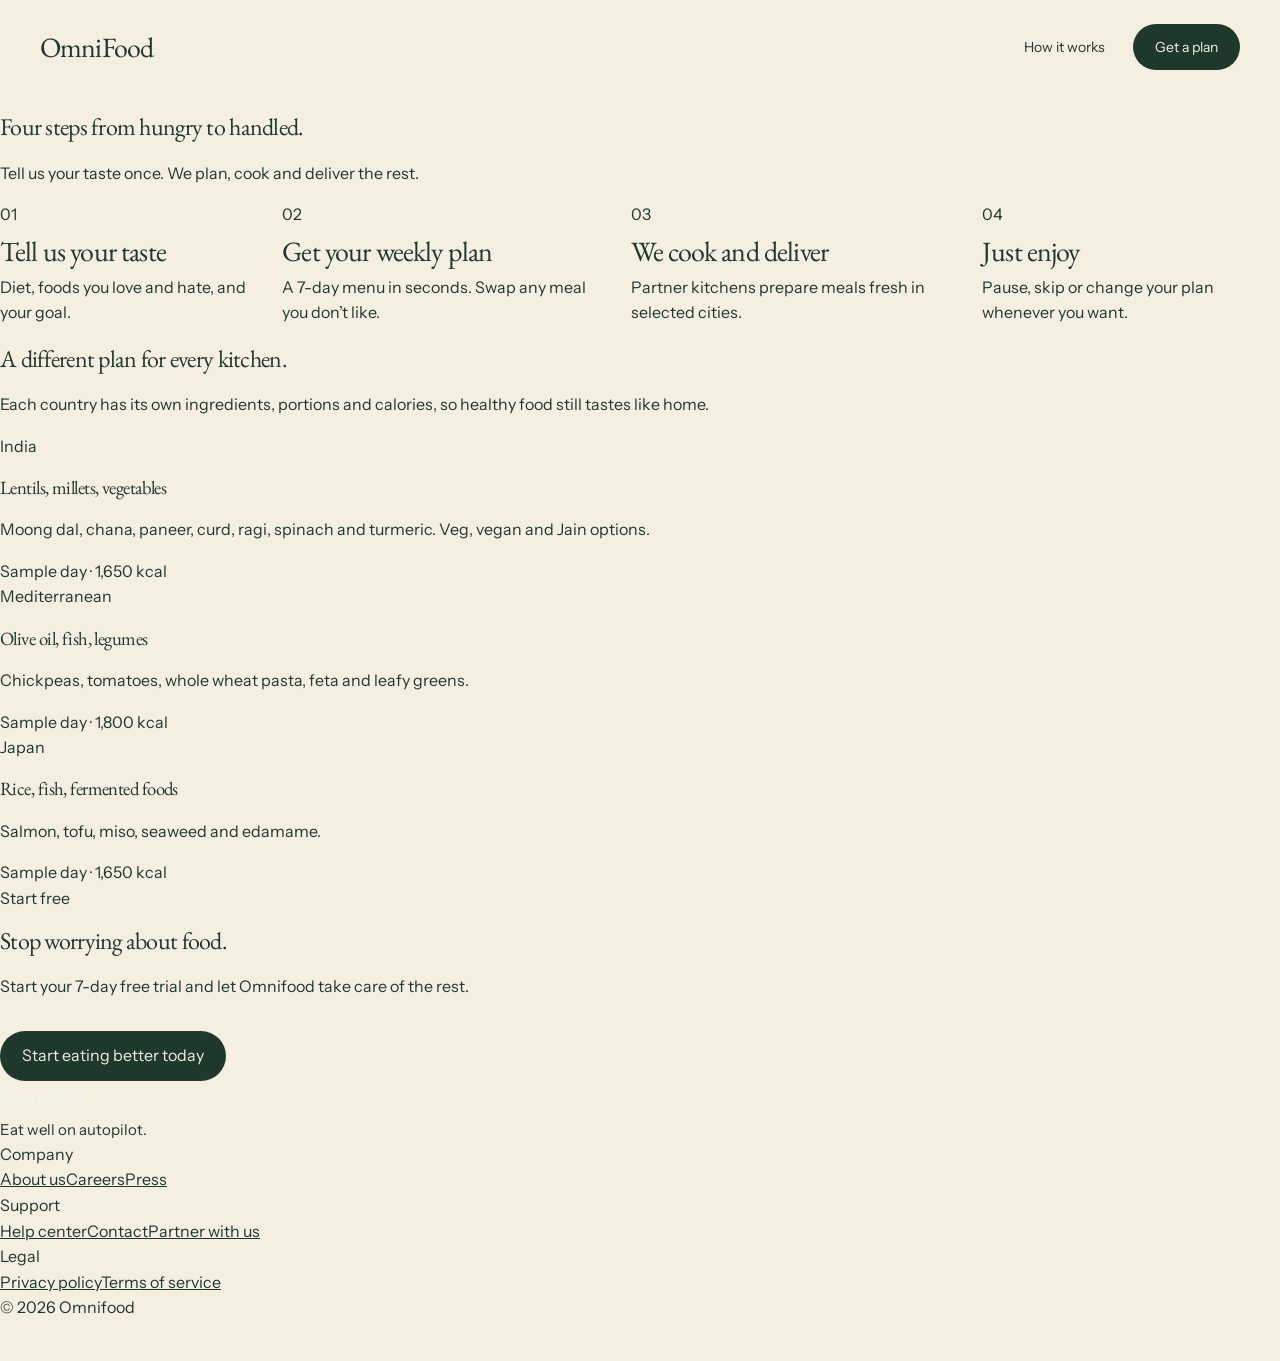
==== commit d94970fb: "adding designing part and some minor changes" ====
--- a/Omnifood_project/index.html
+++ b/Omnifood_project/index.html
@@ -1,95 +1,25 @@
 <!doctype html>
 <html lang="en">
-<head>
-<meta charset="utf-8">
-<meta name="viewport" content="width=device-width, initial-scale=1">
-<title>Omnifood</title>
-<link rel="preconnect" href="https://fonts.googleapis.com">
-<link href="https://fonts.googleapis.com/css2?family=Geist:wght@300;400;500&family=Geist+Mono:wght@400;500&display=swap" rel="stylesheet">
-<style>
-body{margin:0;background:#050505}
-.pp{background:#050505;color:#a6a9ad;font-family:"Geist","Helvetica Neue",Arial,sans-serif;font-size:17px;line-height:1.6}
-.pp *{box-sizing:border-box}
-.pp a{color:inherit;text-decoration:none}
-.wrap{max-width:1360px;margin:0 auto;padding:0 48px}
-.mono{font-family:"Geist Mono",Menlo,monospace;font-size:12px;letter-spacing:.04em;text-transform:uppercase;color:#8a8d91}
-.btn{display:inline-flex;align-items:center;height:44px;padding:0 22px;border-radius:999px;font-size:15px;font-weight:500;transition:background 120ms ease-out,border-color 120ms ease-out}
-.btn:focus-visible,.nav a:focus-visible{outline:2px solid #f2f2f2;outline-offset:3px}
-.btn-p{background:#f2f2f2;color:#0a0a0a}.btn-p:hover{background:#fff}
-.btn-s{border:1px solid #303030;color:#f2f2f2}.btn-s:hover{border-color:#a6a9ad}
-.nav{display:flex;align-items:center;justify-content:space-between;height:84px;border-bottom:1px solid #222}
-.nav-links{display:flex;gap:32px;font-size:15px}
-.nav-links a:hover{color:#f2f2f2}
-.hero{position:relative;background:radial-gradient(ellipse 55% 60% at 72% 0%,rgba(255,255,255,.13),rgba(255,255,255,0) 70%)}
-.hero-grid{display:grid;grid-template-columns:repeat(12,1fr);column-gap:24px;padding:96px 0 80px;align-items:start}
-.h1{grid-column:1/9;margin:0;font-weight:400;font-size:clamp(44px,7.6vw,104px);line-height:1;letter-spacing:-.04em;color:#f2f2f2}
-.h1 span{color:#8a8d91}
-.lede{grid-column:1/7;margin:40px 0 32px;max-width:520px}
-.lede b{color:#f2f2f2;font-weight:400}
-.cta-row{grid-column:1/8;display:flex;gap:12px;flex-wrap:wrap}
-.obj{grid-column:9/13;grid-row:1/4;background:linear-gradient(160deg,#171717,#0e0e0e);border:1px solid #222;border-radius:6px;padding:24px;margin-top:8px}
-.row{display:flex;justify-content:space-between;gap:16px;padding:14px 0;border-top:1px solid #222;color:#f2f2f2;font-size:15px}
-.row span:last-child{font-family:"Geist Mono",Menlo,monospace;font-size:13px;color:#a6a9ad;white-space:nowrap}
-.live{display:inline-flex;align-items:center;gap:8px}
-.live i{width:6px;height:6px;border-radius:50%;background:#3fd6c6;display:inline-block}
-.facts{display:grid;grid-template-columns:repeat(4,1fr);border-top:1px solid #222;border-bottom:1px solid #222}
-.facts div{padding:28px 24px 28px 0}
-.facts b{display:block;font-weight:400;font-size:32px;letter-spacing:-.03em;color:#f2f2f2;line-height:1.2}
-.sec{padding:120px 0 0}
-.sec-head{display:grid;grid-template-columns:repeat(12,1fr);column-gap:24px;margin-bottom:56px}
-.h2{grid-column:1/7;margin:0;font-weight:400;font-size:clamp(32px,4vw,56px);line-height:1.05;letter-spacing:-.035em;color:#f2f2f2}
-.sec-head p{grid-column:8/13;margin:0;align-self:end}
-.steps{display:grid;grid-template-columns:repeat(4,1fr);gap:24px}
-.step{border-top:1px solid #303030;padding-top:20px}
-.step h3,.country h3{margin:12px 0 8px;font-weight:400;font-size:22px;letter-spacing:-.02em;color:#f2f2f2}
-.step p,.country p{margin:0;font-size:16px}
-.countries{display:grid;grid-template-columns:1.2fr 1fr 1fr;gap:24px}
-.country{background:#0e0e0e;border:1px solid #222;border-radius:6px;padding:28px;display:flex;flex-direction:column;gap:6px}
-.kcal{margin-top:auto;padding-top:24px;color:#f2f2f2;font-size:15px}
-.closing{margin-top:120px;position:relative;background:radial-gradient(ellipse 50% 90% at 50% 100%,rgba(255,255,255,.09),rgba(255,255,255,0) 70%);border-top:1px solid #222;padding:120px 0}
-.h2c{margin:0 0 32px;max-width:820px;font-weight:400;font-size:clamp(40px,6vw,88px);line-height:1;letter-spacing:-.04em;color:#f2f2f2}
-.foot{border-top:1px solid #222;padding:64px 0 48px;display:grid;grid-template-columns:2fr 1fr 1fr 1fr;gap:24px}
-.foot a{display:block;padding:4px 0;font-size:15px}.foot a:hover{color:#f2f2f2}
-.foot .mono{margin-bottom:12px}
-@media(max-width:1180px){.wrap{padding:0 32px}.h1,.lede,.cta-row{grid-column:1/13}.obj{grid-column:1/13;grid-row:auto;margin-top:56px;max-width:520px}.sec-head p{grid-column:1/13;margin-top:20px}.h2{grid-column:1/13}}
-@media(max-width:900px){.facts,.steps{grid-template-columns:1fr 1fr}.countries{grid-template-columns:1fr}.foot{grid-template-columns:1fr 1fr}}
-@media(max-width:560px){.wrap{padding:0 20px}.nav-links{display:none}.facts,.steps,.foot{grid-template-columns:1fr}.hero-grid{padding:64px 0 56px}.sec{padding-top:80px}.closing{padding:80px 0}}
-</style>
-</head>
-<body>
-<div class="pp">
-<div class="wrap">
-<nav class="nav" aria-label="Main">
-<a href="#top" style="font-size:18px;color:#f2f2f2;letter-spacing:-.02em">Omnifood</a>
-<div class="nav-links"><a href="#how">How it works</a><a href="#countries">Countries</a><a href="#start">Get started</a></div>
-<a class="btn btn-p" href="#start">Build my plan</a>
-</nav>
-</div>
-
-<header class="hero" id="top">
-<div class="wrap">
-<div class="hero-grid">
-<h1 class="h1">Eat well on <span>autopilot.</span></h1>
-<p class="lede"><b>Your personal AI chef.</b> Pick your country and goal, get a weekly healthy meal plan built from local ingredients, with calories on every meal.</p>
-<div class="cta-row"><a class="btn btn-p" href="#start">Build my meal plan</a><a class="btn btn-s" href="#how">See how it works</a></div>
-<aside class="obj" aria-label="Sample meal plan">
-<div class="mono live"><i></i>Plan ready</div>
-<div style="color:#f2f2f2;font-size:22px;letter-spacing:-.02em;margin:12px 0 20px">India · Day 1</div>
-<div class="row"><span>Vegetable poha + curd</span><span>350 kcal</span></div>
-<div class="row"><span>Roti, dal, sabzi, salad</span><span>600 kcal</span></div>
-<div class="row"><span>Roasted chana + buttermilk</span><span>200 kcal</span></div>
-<div class="row"><span>Moong dal khichdi</span><span>500 kcal</span></div>
-<div class="row" style="border-top:1px solid #303030"><span>Total</span><span style="color:#f2f2f2">1,650 kcal</span></div>
-</aside>
-</div>
-<div class="facts">
-<div><b>6</b><span class="mono">Cuisines planned</span></div>
-<div><b>7 days</b><span class="mono">Personal weekly plan</span></div>
-<div><b>1 or 2</b><span class="mono">Meals per day</span></div>
-<div><b>Any time</b><span class="mono">Pause or skip</span></div>
-</div>
-</div>
-</header>
+  <head>
+    <meta charset="UTF-8" />
+    <meta name="viewport" content="width=device-width, initial-scale=1.0" />
+    <title>OmniFood</title>
+    <link rel="preconnect" href="https://fonts.googleapis.com" />
+    <link rel="preconnect" href="https://fonts.gstatic.com" crossorigin />
+    <link
+      href="https://fonts.googleapis.com/css2?family=EB+Garamond:ital,wght@0,400;1,400&family=Instrument+Sans:wght@400;500&display=swap"
+      rel="stylesheet"
+    />
+    <link rel="stylesheet" href="style.css" />
+  </head>
+  <body>
+    <header class="header">
+      <p class="logo">OmniFood</p>
+      <nav class="nav">
+        <a href="#how">How it works</a>
+        <a class="btn" href="#start">Get a plan</a>
+      </nav>
+    </header>
 
 <main>
 <section class="sec" id="how"><div class="wrap">
--- a/Omnifood_project/style.css
+++ b/Omnifood_project/style.css
@@ -0,0 +1,252 @@
+:root {
+  --dp-color-ground: #f5efdf;
+  --dp-color-ink: #1e382c;
+  --dp-color-panel: #e0e5d3;
+  --dp-color-warm-field: #e6cbb8;
+  --dp-color-accent: #895440;
+  --dp-color-rule: #d4d0bd;
+
+  --dp-typography-display: "Botanical Garamond", "EB Garamond", Georgia, serif;
+  --dp-typography-reading:
+    "Botanical Instrument", "Instrument Sans", sans-serif;
+}
+
+* {
+  box-sizing: border-box;
+}
+
+body {
+  margin: 0;
+  background: var(--dp-color-ground);
+  color: var(--dp-color-ink);
+  font-family: var(--dp-typography-reading);
+  font-size: 16px;
+  line-height: 1.6;
+}
+
+h1,
+h2,
+h3,
+.logo {
+  font-family: var(--dp-typography-display);
+  font-weight: 400;
+  letter-spacing: -0.03em;
+  line-height: 1.1;
+}
+
+a {
+  color: var(--dp-color-ink);
+}
+
+a:focus-visible {
+  outline: 2px solid var(--dp-color-accent);
+  outline-offset: 3px;
+}
+
+.header {
+  display: flex;
+  justify-content: space-between;
+  align-items: center;
+  padding: 24px 40px;
+}
+
+.logo {
+  margin: 0;
+  font-size: 28px;
+}
+
+.nav {
+  display: flex;
+  align-items: center;
+  gap: 28px;
+}
+
+.nav a {
+  font-size: 14px;
+  text-decoration: none;
+  position: relative;
+}
+
+.nav a:not(.btn)::after {
+  content: "";
+  position: absolute;
+  width: 0;
+  height: 2px;
+  bottom: -4px;
+  left: 0;
+  background-color: var(--dp-color-ink);
+  transition: width 0.3s ease;
+}
+
+.nav a:not(.btn):hover::after {
+  width: 100%;
+}
+
+.btn {
+  display: inline-block;
+  position: relative;
+  background: var(--dp-color-ink);
+  color: var(--dp-color-ground);
+  text-decoration: none;
+  padding: 12px 22px;
+  border-radius: 999px;
+  transition:
+    background 0.35s ease,
+    transform 0.35s ease;
+}
+
+.btn:hover {
+  background: var(--dp-color-accent);
+  transform: translateY(-2px);
+}
+
+.hero {
+  display: flex;
+  align-items: center;
+  gap: 48px;
+  padding: 40px 40px 72px;
+  max-width: 1100px;
+  margin: 0 auto;
+}
+
+.hero-text {
+  flex: 1;
+}
+
+.hero-text .btn::after {
+  content: "";
+  position: absolute;
+  width: 0;
+  height: 2px;
+  bottom: -4px;
+  left: 0;
+  background-color: var(--dp-color-ink);
+  transition: width 0.3s ease;
+}
+
+.hero-text .btn:hover::after {
+  width: 100%;
+}
+
+.label {
+  margin: 0 0 12px;
+  font-size: 12px;
+  letter-spacing: 0.12em;
+  text-transform: uppercase;
+}
+
+h1 {
+  margin: 0 0 20px;
+  font-size: clamp(48px, 7vw, 78px);
+}
+
+h1 em {
+  font-style: italic;
+  color: var(--dp-color-accent);
+}
+
+.lead {
+  max-width: 420px;
+  margin: 0 0 28px;
+}
+
+.hero-img {
+  width: 360px;
+  height: 480px;
+  object-fit: cover;
+  border-radius: 180px 180px 28px 28px;
+  flex-shrink: 0;
+  transition: transform 0.35s ease;
+}
+
+.hero-img:hover {
+  transform: scale(1.02);
+}
+
+.panel {
+  background: var(--dp-color-panel);
+  margin: 0 40px 72px;
+  padding: 48px;
+  border-radius: 34px;
+}
+
+.panel h2 {
+  margin: 0 0 36px;
+  font-size: 40px;
+}
+
+.steps {
+  display: flex;
+  gap: 32px;
+}
+
+.steps h3 {
+  margin: 8px 0;
+  font-size: 28px;
+}
+
+.steps p {
+  margin: 0;
+}
+
+.footer {
+  background: var(--dp-color-ink);
+  color: var(--dp-color-ground);
+  text-align: center;
+  padding: 80px 24px 48px;
+  border-radius: 80px 80px 0 0;
+}
+
+.footer h2 {
+  margin: 0 0 12px;
+  font-size: clamp(32px, 5vw, 52px);
+}
+
+.footer p {
+  margin: 0;
+}
+
+@media (max-width: 760px) {
+  .header,
+  .hero,
+  .panel {
+    padding-left: 20px;
+    padding-right: 20px;
+  }
+
+  .hero {
+    flex-direction: column;
+    align-items: flex-start;
+  }
+
+  .hero-img {
+    width: 100%;
+    height: 420px;
+  }
+
+  .steps {
+    flex-direction: column;
+  }
+
+  .panel {
+    margin-left: 20px;
+    margin-right: 20px;
+  }
+}
+
+@media (prefers-reduced-motion: reduce) {
+  .btn,
+  .hero-img {
+    transition: none;
+  }
+
+  .nav a::after,
+  .hero-text .btn::after {
+    transition: none;
+  }
+
+  .btn:hover,
+  .hero-img:hover {
+    transform: none;
+  }
+}
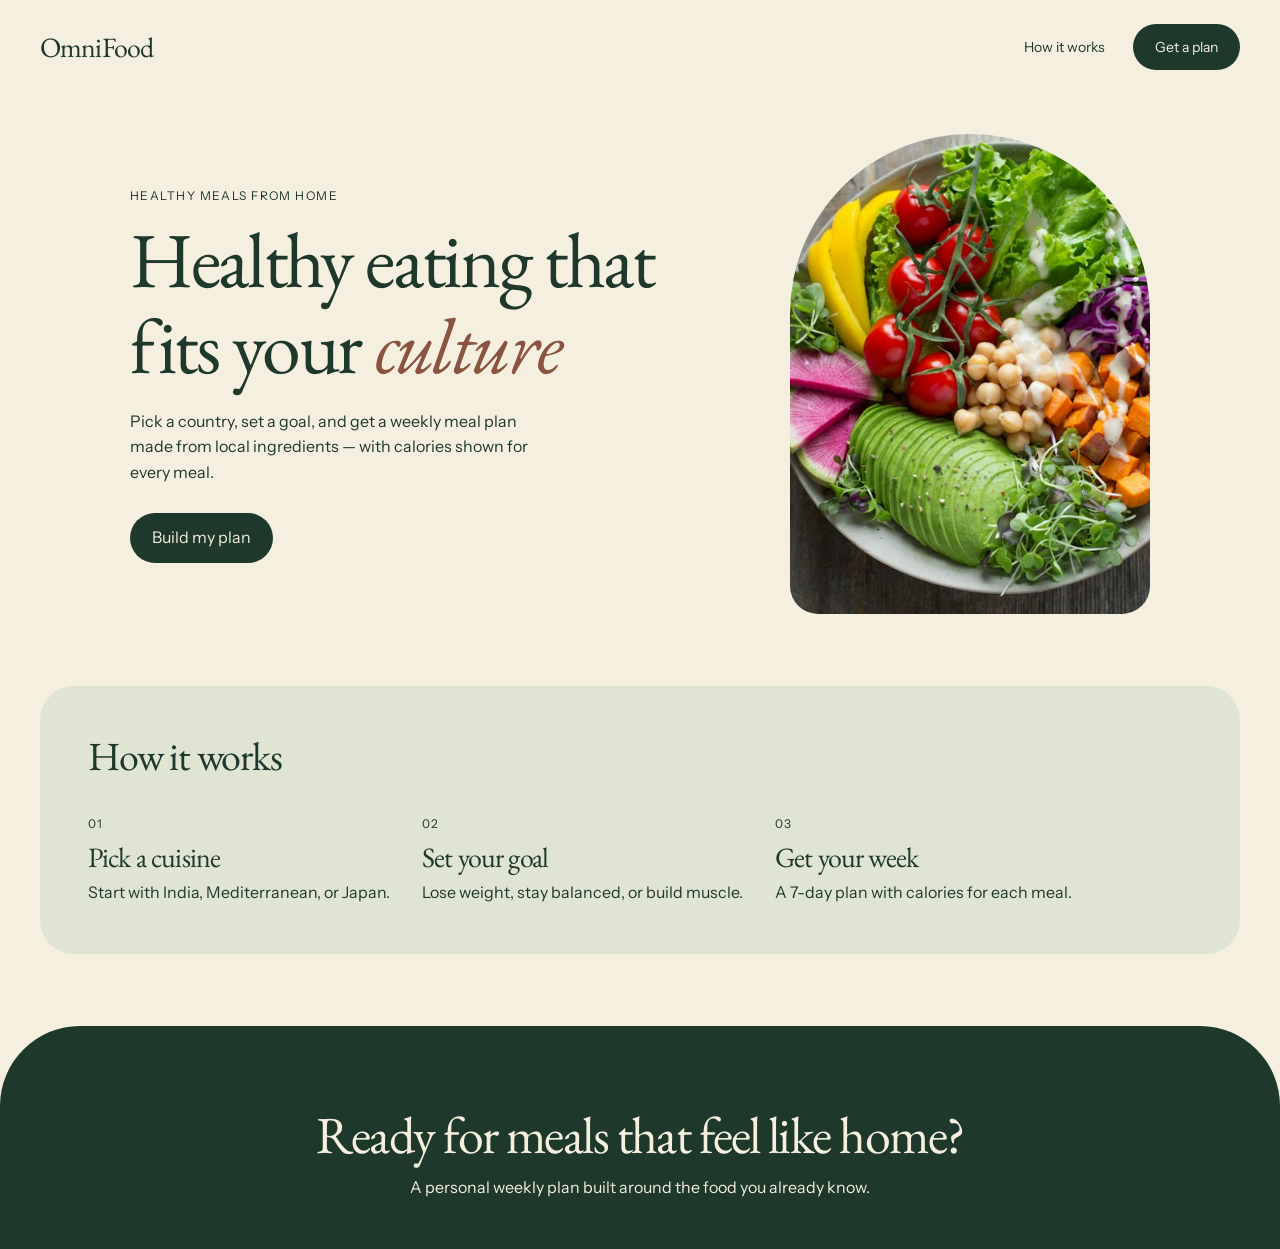
==== commit 0bc1f1cb: "updated code" ====
--- a/Omnifood_project/index.html
+++ b/Omnifood_project/index.html
@@ -11,6 +11,7 @@
       rel="stylesheet"
     />
     <link rel="stylesheet" href="style.css" />
+    <link rel="stylesheet" href="queries.css" />
   </head>
   <body>
     <header class="header">
@@ -21,42 +22,49 @@
       </nav>
     </header>
 
-<main>
-<section class="sec" id="how"><div class="wrap">
-<div class="sec-head"><h2 class="h2">Four steps from hungry to handled.</h2><p>Tell us your taste once. We plan, cook and deliver the rest.</p></div>
-<div class="steps">
-<div class="step"><span class="mono">01</span><h3>Tell us your taste</h3><p>Diet, foods you love and hate, and your goal.</p></div>
-<div class="step"><span class="mono">02</span><h3>Get your weekly plan</h3><p>A 7-day menu in seconds. Swap any meal you don’t like.</p></div>
-<div class="step"><span class="mono">03</span><h3>We cook and deliver</h3><p>Partner kitchens prepare meals fresh in selected cities.</p></div>
-<div class="step"><span class="mono">04</span><h3>Just enjoy</h3><p>Pause, skip or change your plan whenever you want.</p></div>
-</div>
-</div></section>
+    <section class="hero">
+      <div class="hero-text">
+        <p class="label">Healthy meals from home</p>
+        <h1>Healthy eating that fits your <em>culture</em></h1>
+        <p class="lead">
+          Pick a country, set a goal, and get a weekly meal plan made from local
+          ingredients — with calories shown for every meal.
+        </p>
+        <a class="btn" href="#start">Build my plan</a>
+      </div>
+      <img
+        class="hero-img"
+        src="../img/food.jpg"
+        width="420"
+        height="560"
+        alt="Bowl of fresh vegetables, herbs, and salad"
+      />
+    </section>
 
-<section class="sec" id="countries"><div class="wrap">
-<div class="sec-head"><h2 class="h2">A different plan for every kitchen.</h2><p>Each country has its own ingredients, portions and calories, so healthy food still tastes like home.</p></div>
-<div class="countries">
-<article class="country"><span class="mono">India</span><h3>Lentils, millets, vegetables</h3><p>Moong dal, chana, paneer, curd, ragi, spinach and turmeric. Veg, vegan and Jain options.</p><div class="kcal mono">Sample day · 1,650 kcal</div></article>
-<article class="country"><span class="mono">Mediterranean</span><h3>Olive oil, fish, legumes</h3><p>Chickpeas, tomatoes, whole wheat pasta, feta and leafy greens.</p><div class="kcal mono">Sample day · 1,800 kcal</div></article>
-<article class="country"><span class="mono">Japan</span><h3>Rice, fish, fermented foods</h3><p>Salmon, tofu, miso, seaweed and edamame.</p><div class="kcal mono">Sample day · 1,650 kcal</div></article>
-</div>
-</div></section>
-</main>
+    <section class="panel" id="how">
+      <h2>How it works</h2>
+      <div class="steps">
+        <div>
+          <p class="label">01</p>
+          <h3>Pick a cuisine</h3>
+          <p>Start with India, Mediterranean, or Japan.</p>
+        </div>
+        <div>
+          <p class="label">02</p>
+          <h3>Set your goal</h3>
+          <p>Lose weight, stay balanced, or build muscle.</p>
+        </div>
+        <div>
+          <p class="label">03</p>
+          <h3>Get your week</h3>
+          <p>A 7-day plan with calories for each meal.</p>
+        </div>
+      </div>
+    </section>
 
-<section class="closing" id="start"><div class="wrap">
-<span class="mono">Start free</span>
-<h2 class="h2c" style="margin-top:16px">Stop worrying about food.</h2>
-<p style="max-width:480px;margin:0 0 32px">Start your 7-day free trial and let Omnifood take care of the rest.</p>
-<a class="btn btn-p" href="#top">Start eating better today</a>
-</div></section>
-
-<footer class="wrap"><div class="foot">
-<div><a href="#top" style="font-size:18px;color:#f2f2f2">Omnifood</a><p style="margin:8px 0 0;max-width:260px;font-size:15px">Eat well on autopilot.</p></div>
-<div><div class="mono">Company</div><a href="#top">About us</a><a href="#top">Careers</a><a href="#top">Press</a></div>
-<div><div class="mono">Support</div><a href="#top">Help center</a><a href="#top">Contact</a><a href="#top">Partner with us</a></div>
-<div><div class="mono">Legal</div><a href="#top">Privacy policy</a><a href="#top">Terms of service</a></div>
-</div>
-<div class="mono" style="padding-bottom:40px">© 2026 Omnifood</div>
-</footer>
-</div>
-</body>
+    <footer class="footer" id="start">
+      <h2>Ready for meals that feel like home?</h2>
+      <p>A personal weekly plan built around the food you already know.</p>
+    </footer>
+  </body>
 </html>
--- a/Omnifood_project/style.css
+++ b/Omnifood_project/style.css
@@ -46,6 +46,7 @@
 .header {
   display: flex;
   justify-content: space-between;
+  gap: 20px;
   align-items: center;
   padding: 24px 40px;
 }
--- a/Omnifood_project/queries.css
+++ b/Omnifood_project/queries.css
@@ -0,0 +1,9 @@
+@media (max-width: 34em) {
+  .logo {
+    font-size: 22px;
+  }
+
+  .btn {
+    padding: 10px 18px;
+  }
+}
